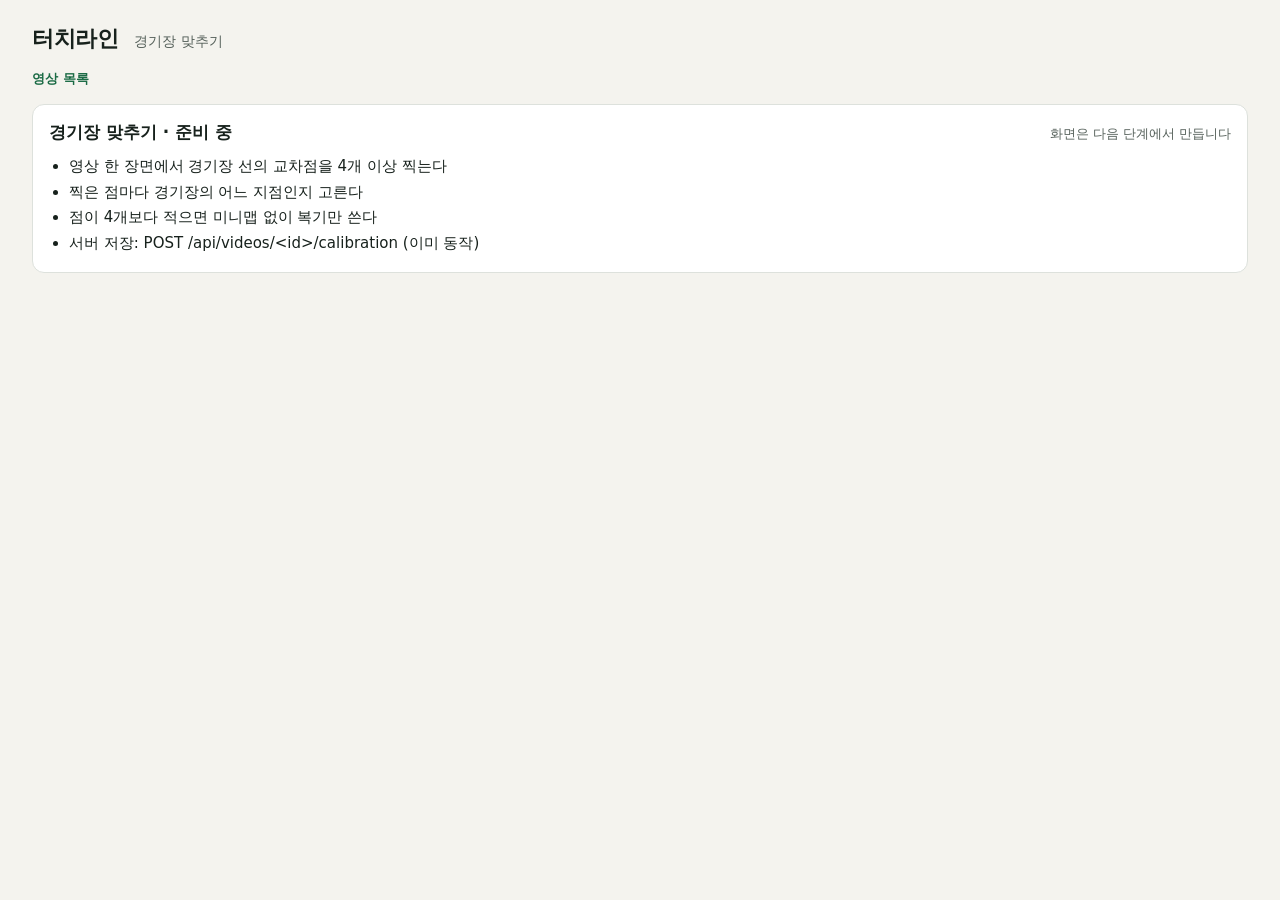
==== web/calibrate.html @ 20a8b79b "뼈대: 영상 올리기 → 처리 → 복기 화면 - 서버(Starlette): 접수, 처리 상태, 결과, 경기장 맞추기·기록 잇기 저장 API - 처리 과정: 영상 검사, 검출(YOLO" ====
<!doctype html>
<html lang="ko">
<head>
<meta charset="utf-8">
<meta name="viewport" content="width=device-width, initial-scale=1">
<title>터치라인 — 경기장 맞추기</title>
<link rel="stylesheet" href="style.css">
</head>
<body>
<div class="page">
  <header class="topbar"><div class="brand"><strong>터치라인</strong><span>경기장 맞추기</span></div></header>
  <div class="steps"><a href="index.html">영상 목록</a></div>
  <section class="card">
    <div class="card-head"><h2>경기장 맞추기 · 준비 중</h2><span>화면은 다음 단계에서 만듭니다</span></div>
    <ul class="todo">
      <li>영상 한 장면에서 경기장 선의 교차점을 4개 이상 찍는다</li>
      <li>찍은 점마다 경기장의 어느 지점인지 고른다</li>
      <li>점이 4개보다 적으면 미니맵 없이 복기만 쓴다</li>
      <li>서버 저장: POST /api/videos/&lt;id&gt;/calibration (이미 동작)</li>
    </ul>
  </section>
</div>
</body>
</html>
---- web/style.css ----
:root{--bg:#F4F3EE;--card:#FFFFFF;--ink:#17211C;--muted:#55605A;--line:#DDE1DC;--green:#1B6B45;--orange:#B4520F;--hi:#FF9A4D;--blue:#1F4E9E}
*{box-sizing:border-box}
body{margin:0;background:var(--bg);color:var(--ink);font-family:"Pretendard","Apple SD Gothic Neo","Noto Sans KR",system-ui,sans-serif}
.page{max-width:1440px;margin:0 auto;padding:24px 32px 40px;display:flex;flex-direction:column;gap:16px}
main{display:flex;flex-direction:column;gap:16px}
main[hidden]{display:none}
.topbar{display:flex;flex-wrap:wrap;align-items:center;justify-content:space-between;gap:12px}
.brand{display:flex;align-items:baseline;gap:16px}
.brand strong{font-size:22px;letter-spacing:-.02em}
.brand span,.note{font-size:14px;color:var(--muted)}
.note{margin:0}
.error{margin:0;padding:12px 16px;border-radius:8px;background:#FDECEC;color:#8A1F1F;font-size:15px}
.nav{display:flex;flex-wrap:wrap;align-items:center;gap:8px}
.tab,.btn,select{min-height:44px;font:inherit;font-size:15px;border-radius:8px}
.tab{padding:0 18px;border:1px solid #C9CEC9;background:#fff;color:var(--ink);cursor:pointer}
.tab.active{border-color:var(--green);background:var(--green);color:#fff;font-weight:700}
.source{display:flex;align-items:center;gap:8px;font-size:14px;color:var(--muted);margin-left:8px}
select{padding:0 10px;border:1px solid #C9CEC9;background:#fff;color:var(--ink)}
.btn{padding:0 18px;border:0;font-weight:700;cursor:pointer}
.btn.dark{background:var(--ink);color:#fff;min-width:72px}
.btn.green{background:var(--green);color:#fff}
.btn.orange{background:var(--orange);color:#fff}
.chips{display:flex;flex-direction:column;gap:8px}
.chips-head{display:flex;flex-wrap:wrap;align-items:baseline;gap:12px;font-size:14px}
.chips-head span{font-size:13px;color:var(--muted)}
.chip-row{display:flex;align-items:center;gap:8px;overflow-x:auto;padding-bottom:4px}
.chip-row>span{flex:none;width:76px;font-size:13px;color:var(--muted)}
.chip{flex:none;min-height:44px;padding:0 14px;border:1px solid #C9CEC9;border-radius:22px;background:#fff;color:var(--ink);font:inherit;font-size:15px;cursor:pointer;white-space:nowrap}
.chip.sel{border:2px solid var(--orange);background:#FFF3E8;color:#7A3608;font-weight:700}
.card{background:var(--card);border:1px solid var(--line);border-radius:12px;padding:16px;display:flex;flex-direction:column;gap:10px;min-width:0}
.card-head{display:flex;flex-wrap:wrap;justify-content:space-between;align-items:baseline;gap:8px}
.card-head h2,.sub-h{margin:0;font-size:17px}
.sub-h{margin-top:8px}
.card-head span{font-size:13px;color:var(--muted)}
.video-card{padding:12px}
.video-wrap{position:relative;width:100%;aspect-ratio:4096/1080;background:#1E3A2B;border-radius:8px;overflow:hidden}
.video-wrap video,.video-wrap canvas{position:absolute;inset:0;width:100%;height:100%;display:block}
.video-wrap canvas{cursor:pointer}
.controls{display:flex;flex-wrap:wrap;align-items:center;gap:10px}
.clock{font-size:14px;color:var(--muted);font-variant-numeric:tabular-nums;min-width:92px}
.timeline-box{flex:1 1 320px;display:flex;flex-direction:column;gap:6px;min-width:0}
.timeline{position:relative;height:16px;background:#E6E9E5;border-radius:8px;cursor:pointer}
#tlSegments i{position:absolute;top:0;bottom:0;background:var(--green);border-radius:8px}
#tlMarks i{position:absolute;top:-4px;bottom:-4px;min-width:3px;background:var(--orange);border-radius:2px}
#tlMarks i.sprint{background:#7A1F0A}
#tlMarks i.jump{background:#17211C;min-width:2px;width:2px;top:-7px;bottom:-7px}
.tl-head{position:absolute;top:-6px;bottom:-6px;width:3px;background:var(--ink);border-radius:2px;pointer-events:none}
.legend{display:flex;flex-wrap:wrap;gap:16px;font-size:12px;color:var(--muted)}
.lg{display:inline-block;width:14px;height:8px;border-radius:4px;margin-right:6px;vertical-align:middle}
.lg.seg{background:var(--green)}.lg.run{background:var(--orange)}.lg.jump{background:#17211C;width:3px;height:14px}
.lg.dot{width:10px;height:10px;border-radius:5px;border:1px solid var(--ink)}
.two{display:flex;flex-wrap:wrap;align-items:flex-start;gap:16px}
.two>.card{flex:1 1 420px}
.follow-wrap{position:relative;background:#264a37;border-radius:8px;overflow:hidden}
#follow{display:block;width:100%;height:auto}
.follow-msg{position:absolute;left:0;right:0;bottom:12px;margin:0;text-align:center;color:#fff;font-size:15px;text-shadow:0 1px 2px #000}
#minimap{display:block;width:100%;height:auto;border-radius:8px;cursor:pointer}
.summary{flex-direction:row;flex-wrap:wrap;align-items:center;gap:24px}
.stat{flex:1 1 140px;display:flex;flex-direction:column;gap:2px}
.stat span{font-size:13px;color:var(--muted)}
.stat b{font-size:26px}
.hero{background:var(--ink);color:#fff;border-radius:12px;padding:24px 28px;display:flex;flex-wrap:wrap;align-items:center;justify-content:space-between;gap:20px}
.hero-sub{font-size:14px;color:#C9D6CE}
.hero h1{margin:6px 0 0;font-size:40px;letter-spacing:-.02em}
.titles{display:flex;flex-wrap:wrap;gap:10px}
.titles span{padding:8px 14px;border-radius:20px;background:var(--hi);color:#2A1300;font-size:15px;font-weight:700}
.advice{background:#FFF3E8;border:1px solid #F0C9A6;border-radius:12px;padding:18px 22px;display:flex;flex-wrap:wrap;align-items:center;justify-content:space-between;gap:12px}
.advice-label{font-size:13px;font-weight:700;color:#7A3608}
.advice p{margin:4px 0 0;font-size:19px;font-weight:500;color:#3A1C05}
.tiles{display:flex;flex-wrap:wrap;gap:16px}
.tile{flex:1 1 220px;background:#fff;border:1px solid var(--line);border-radius:12px;padding:18px;display:flex;flex-direction:column;gap:8px}
.tile>span{font-size:14px;color:var(--muted)}
.tile b{font-size:34px}
.bar{position:relative;height:8px;background:#E6E9E5;border-radius:4px}
.bar i{position:absolute;left:0;top:0;bottom:0;border-radius:4px;background:var(--green)}
.bar u{position:absolute;top:-4px;bottom:-4px;width:2px;background:var(--ink)}
.tile small{font-size:13px;color:var(--muted)}
#zones{width:100%;height:auto;border-radius:8px;background:#EAF1EC}
.runs{display:flex;flex-direction:column;gap:8px}
.run-btn{min-height:56px;padding:8px 14px;border:1px solid var(--line);border-radius:8px;background:#fff;color:var(--ink);font:inherit;font-size:15px;text-align:left;display:flex;justify-content:space-between;align-items:center;gap:12px;cursor:pointer}
.run-btn em{font-style:normal;color:var(--green);font-weight:700}
.empty{margin:0;font-size:15px;color:var(--muted)}
#speedChart{width:100%;height:auto}
.foot{font-size:13px;color:var(--muted);display:flex;flex-wrap:wrap;gap:16px}
button:focus-visible,select:focus-visible,.timeline:focus-visible{outline:3px solid #2B7FD8;outline-offset:2px}

/* ---- 서버 화면 공통 ---- */
a.tab{display:inline-flex;align-items:center;text-decoration:none}
.steps{display:flex;flex-wrap:wrap;gap:8px;font-size:13px;color:var(--muted)}
.steps a{color:var(--green);font-weight:700;text-decoration:none}
.steps a:hover{text-decoration:underline}
body.no-pos .needs-pos{display:none}
body:not(.no-pos) .only-no-pos{display:none}
.hint{margin:0;padding:12px 16px;border-radius:8px;background:#EAF1EC;color:var(--ink);font-size:15px}
.hint a{color:var(--green);font-weight:700}
.form{display:flex;flex-wrap:wrap;align-items:flex-end;gap:16px}
.field{display:flex;flex-direction:column;gap:6px;font-size:14px;color:var(--muted)}
.field input,.field select{min-height:44px;padding:0 12px;border:1px solid #C9CEC9;border-radius:8px;background:#fff;color:var(--ink);font:inherit;font-size:15px}
.field input[type=file]{padding:8px 12px}
.field input[type=number]{width:110px}
.list{display:flex;flex-direction:column;gap:10px}
.item{display:flex;flex-wrap:wrap;align-items:center;justify-content:space-between;gap:12px;padding:14px 16px;border:1px solid var(--line);border-radius:10px;background:#fff}
.item h3{margin:0;font-size:17px}
.item p{margin:4px 0 0;font-size:13px;color:var(--muted)}
.item .links{display:flex;flex-wrap:wrap;gap:8px}
.badge{display:inline-block;padding:2px 10px;border-radius:12px;font-size:13px;font-weight:700;background:#E6E9E5;color:var(--ink)}
.badge.done{background:#D7EBDD;color:#124a30}.badge.error{background:#FDECEC;color:#8A1F1F}.badge.running{background:#FFF3E8;color:#7A3608}
.progress{height:8px;width:220px;background:#E6E9E5;border-radius:4px;overflow:hidden}
.progress i{display:block;height:100%;background:var(--green)}
.todo{margin:0;padding-left:20px;font-size:15px;line-height:1.7}
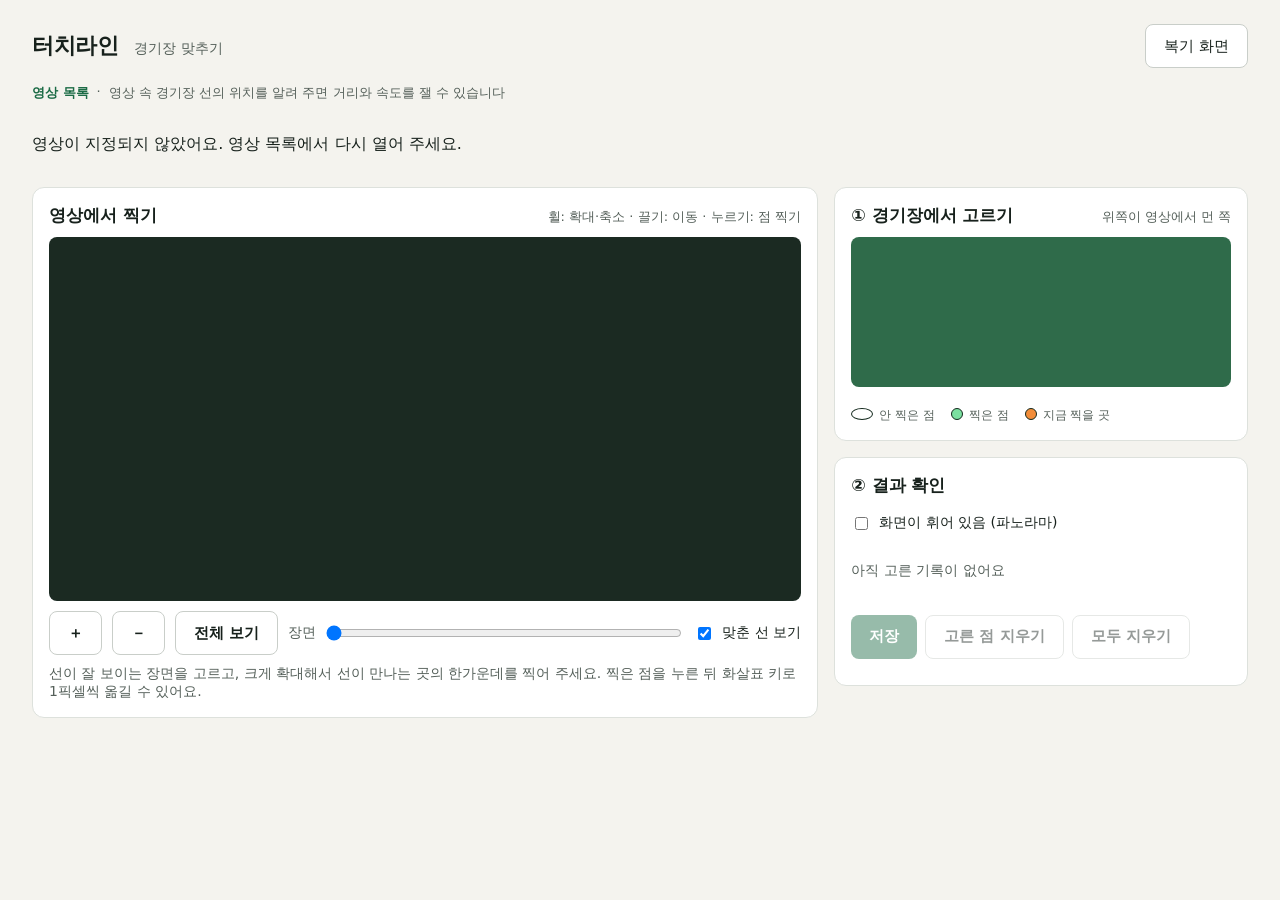
==== commit ea865820: "경기장 맞추기 화면 첫 버전 - 경기장 그림에서 점(35곳)이나 선(5개)을 고르고 영상에서 확대해 찍는다. 찍을 때마다 다시 맞춰 경기장 선을 영상 위에 그리고, 크게 어긋난 점" ====
--- a/web/calibrate.html
+++ b/web/calibrate.html
@@ -4,21 +4,51 @@
 <meta charset="utf-8">
 <meta name="viewport" content="width=device-width, initial-scale=1">
 <title>터치라인 — 경기장 맞추기</title>
+<link rel="icon" href="data:,">
 <link rel="stylesheet" href="style.css">
+<script defer src="calibrate.js"></script>
 </head>
 <body>
 <div class="page">
-  <header class="topbar"><div class="brand"><strong>터치라인</strong><span>경기장 맞추기</span></div></header>
-  <div class="steps"><a href="index.html">영상 목록</a></div>
-  <section class="card">
-    <div class="card-head"><h2>경기장 맞추기 · 준비 중</h2><span>화면은 다음 단계에서 만듭니다</span></div>
-    <ul class="todo">
-      <li>영상 한 장면에서 경기장 선의 교차점을 4개 이상 찍는다</li>
-      <li>찍은 점마다 경기장의 어느 지점인지 고른다</li>
-      <li>점이 4개보다 적으면 미니맵 없이 복기만 쓴다</li>
-      <li>서버 저장: POST /api/videos/&lt;id&gt;/calibration (이미 동작)</li>
-    </ul>
-  </section>
+  <header class="topbar">
+    <div class="brand"><strong>터치라인</strong><span>경기장 맞추기</span></div>
+    <nav class="tabs"><a id="linkWatch" class="tab" href="watch.html">복기 화면</a></nav>
+  </header>
+  <div class="steps"><a href="index.html">영상 목록</a><span>·</span><span>영상 속 경기장 선의 위치를 알려 주면 거리와 속도를 잴 수 있습니다</span></div>
+  <p id="loadError" class="load-error" role="alert" hidden></p>
+
+  <div class="stitch-grid">
+    <section class="card" aria-label="영상">
+      <div class="card-head"><h2>영상에서 찍기</h2><span>휠: 확대·축소 · 끌기: 이동 · 누르기: 점 찍기</span></div>
+      <div class="follow-wrap"><canvas id="view" width="1280" height="620" aria-label="영상. 눌러서 점을 찍습니다"></canvas></div>
+      <div class="controls">
+        <button type="button" id="zoomIn" class="btn" aria-label="확대">＋</button>
+        <button type="button" id="zoomOut" class="btn" aria-label="축소">－</button>
+        <button type="button" id="zoomFit" class="btn">전체 보기</button>
+        <label class="cal-time">장면 <input type="range" id="time" min="0" max="1000" value="0" aria-label="장면 고르기"></label>
+        <label class="cal-check"><input type="checkbox" id="showLines" checked> 맞춘 선 보기</label>
+      </div>
+      <p class="note">선이 잘 보이는 장면을 고르고, 크게 확대해서 선이 만나는 곳의 한가운데를 찍어 주세요. 찍은 점을 누른 뒤 화살표 키로 1픽셀씩 옮길 수 있어요.</p>
+    </section>
+
+    <aside class="stitch-side">
+      <section class="card" aria-label="경기장 그림">
+        <div class="card-head"><h2>① 경기장에서 고르기</h2><span>위쪽이 영상에서 먼 쪽</span></div>
+        <svg id="pitch" class="cal-pitch" role="img" aria-label="경기장 그림. 점이나 선을 눌러 고릅니다"></svg>
+        <p id="target" class="todo-text"></p>
+        <div class="legend"><span><i class="cal-dot todo"></i>안 찍은 점</span><span><i class="cal-dot done"></i>찍은 점</span><span><i class="cal-dot active"></i>지금 찍을 곳</span></div>
+      </section>
+      <section class="card" aria-label="맞춤 결과">
+        <div class="card-head"><h2>② 결과 확인</h2><span id="counts"></span></div>
+        <label class="cal-check"><input type="checkbox" id="lens"> 화면이 휘어 있음 (파노라마)</label>
+        <p id="status" class="todo-text"></p>
+        <ol id="pointList" class="part-list"></ol>
+        <div class="row"><button type="button" id="saveBtn" class="btn green" disabled>저장</button><button type="button" id="delBtn" class="btn" disabled>고른 점 지우기</button><button type="button" id="clearBtn" class="btn" disabled>모두 지우기</button></div>
+        <p id="saveMsg" class="note" role="status"></p>
+      </section>
+    </aside>
+  </div>
+  <video id="video" muted playsinline preload="auto" hidden></video>
 </div>
 </body>
 </html>
--- a/web/style.css
+++ b/web/style.css
@@ -108,3 +108,41 @@
 .progress{height:8px;width:220px;background:#E6E9E5;border-radius:4px;overflow:hidden}
 .progress i{display:block;height:100%;background:var(--green)}
 .todo{margin:0;padding-left:20px;font-size:15px;line-height:1.7}
+
+/* ---- 기록 잇기 ---- */
+.stitch-grid{display:grid;grid-template-columns:minmax(0,1.9fr) minmax(280px,1fr);gap:16px;align-items:start}
+.stitch-side{display:flex;flex-direction:column;gap:16px}
+.row{display:flex;flex-wrap:wrap;gap:8px;margin-top:10px}
+.todo-text{margin:0;font-size:16px;line-height:1.5}
+.confirm{margin-top:12px;padding:12px;border-radius:8px;background:#FFF3E8;border:1px solid #E8B98A}
+.confirm p{margin:0;font-size:15px;font-weight:700;color:#5A2A05}
+.part-list{margin:0 0 12px;padding-left:22px;font-size:14px;line-height:1.7;color:var(--ink)}
+.part-list:empty::before{content:"아직 고른 기록이 없어요";color:var(--muted);margin-left:-22px}
+#zoom{cursor:pointer;display:block;width:100%;height:auto}
+.btn:disabled{opacity:.45;cursor:not-allowed}
+@media (max-width:900px){.stitch-grid{grid-template-columns:1fr}}
+.stitch-side .btn:not(.green):not(.dark),.stitch-grid .controls .btn:not(.green):not(.dark){background:#fff;border:1px solid #C9CEC9;color:var(--ink)}
+.cand-btn{font-weight:400}
+.link-btn{padding:0;border:0;background:none;color:var(--green);font:inherit;font-weight:700;cursor:pointer;text-decoration:underline}
+.stitch-grid .timeline{flex:1 1 200px;min-width:120px}
+#cands:empty{display:none}
+
+/* ---- 경기장 맞추기 ---- */
+#view{display:block;width:100%;height:auto;cursor:crosshair;background:#1b2a22;touch-action:none}
+.cal-pitch{display:block;width:100%;height:auto;background:#2F6B4A;border-radius:8px}
+.cal-pitch .ln{fill:none;stroke:#fff;stroke-width:.5;opacity:.9}
+.cal-pitch .hit-line{stroke:transparent;stroke-width:5;cursor:pointer;fill:none}
+.cal-pitch .hit-line:hover,.cal-pitch .hit-line.active{stroke:rgba(242,140,56,.55)}
+.cal-pitch .hit-line.has{stroke:rgba(255,255,255,.28)}
+.cal-pitch .hit-line.has.active{stroke:rgba(242,140,56,.7)}
+.cal-pitch .lm{fill:#fff;stroke:#12281C;stroke-width:.5;cursor:pointer}
+.cal-pitch .lm.done{fill:#7BE0A0}
+.cal-pitch .lm.active{fill:#F28C38;stroke:#fff}
+.cal-pitch .lm-hit{fill:transparent;cursor:pointer}
+.cal-dot{display:inline-block;flex:none;width:12px;height:12px;border-radius:50%;margin-right:6px;border:1.5px solid #12281C;vertical-align:-1px}
+.cal-dot.todo{background:#fff}.cal-dot.done{background:#7BE0A0}.cal-dot.active{background:#F28C38}
+.cal-time{display:flex;align-items:center;gap:8px;flex:1 1 180px;font-size:14px;color:var(--muted)}
+.cal-time input{flex:1}
+.cal-check{display:flex;align-items:center;gap:8px;font-size:14px;color:var(--ink);min-height:32px}
+.part-list li.bad{color:#8A1F1F;font-weight:700}
+.part-list li.sel{background:#FFF3E8}
